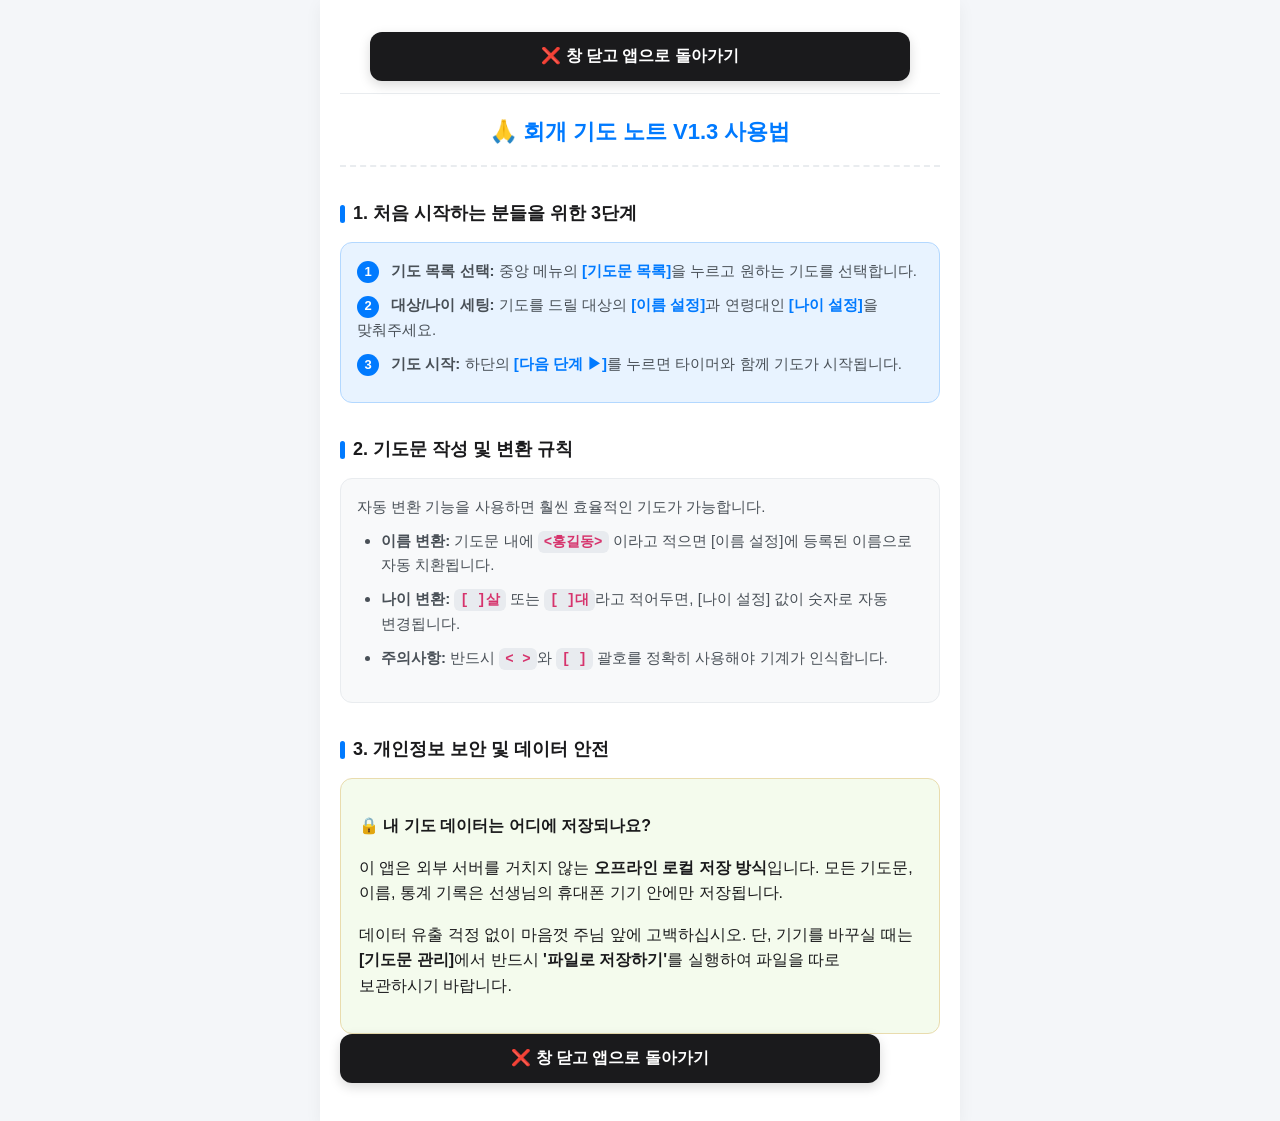
==== help.html @ cb067b3e "Add files via upload" ====
<!-- [회개하자!_Web_V1.3.1_help.html_시작 | 작성일: 2026-07-05 18:28 KST] -->
<!DOCTYPE html>
<html lang="ko">
<head>
    <meta charset="UTF-8">
    <meta name="viewport" content="width=device-width, initial-scale=1.0, maximum-scale=1.0, user-scalable=no">
    <title>회개 기도 노트 - 도움말</title>
    <style>
        body { font-family: 'Pretendard', 'Noto Sans KR', sans-serif; background-color: #F4F6F9; color: #1A1A1C; line-height: 1.6; margin: 0; padding: 0; word-break: keep-all; }
        .help-container { max-width: 600px; margin: 0 auto; background: #FFFFFF; padding: 20px 20px 40px 20px; box-shadow: 0 4px 16px rgba(0,0,0,0.05); min-height: 100vh; }
        
        .close-bar { position: sticky; top: 0; z-index: 100; background: rgba(255, 255, 255, 0.95); backdrop-filter: blur(5px); padding: 12px 0; border-bottom: 1px solid #E9ECEF; text-align: center; margin-bottom: 20px; }
        .btn-close-app { background-color: #1A1A1C; color: #FFFFFF; border: none; border-radius: 12px; padding: 14px 24px; font-size: 16px; font-weight: 900; cursor: pointer; box-shadow: 0 4px 12px rgba(0,0,0,0.15); width: 90%; }
        .btn-close-app:active { transform: scale(0.96); }

        .header-title { text-align: center; color: #007AFF; font-size: 22px; font-weight: 900; margin-bottom: 24px; padding-bottom: 16px; border-bottom: 2px dashed #E9ECEF; }
        .section-title { font-size: 18px; font-weight: 900; color: #1A1A1C; margin-top: 32px; margin-bottom: 14px; display: flex; align-items: center; }
        .section-title::before { content: ""; display: inline-block; width: 5px; height: 18px; background-color: #007AFF; margin-right: 8px; border-radius: 3px; }
        .info-box { background-color: #F8F9FA; border: 1px solid #E9ECEF; border-radius: 12px; padding: 16px; margin-bottom: 16px; }
        .info-box p { margin: 0 0 10px 0; font-size: 15px; color: #495057; }
        .highlight { color: #007AFF; font-weight: 900; }
        .danger { color: #FF3B30; font-weight: 900; }
        ul { padding-left: 24px; margin: 0 0 16px 0; }
        li { font-size: 15px; color: #495057; margin-bottom: 10px; }
        .step-badge { display: inline-flex; align-items: center; justify-content: center; background: #007AFF; color: white; width: 22px; height: 22px; font-size: 13px; font-weight: 900; border-radius: 50%; margin-right: 8px; }
        .shield-box { background: #F4FBED; border: 1px solid #E9DCAE; border-radius: 12px; padding: 18px; }
        code { background: #E8EBEF; padding: 3px 6px; border-radius: 6px; font-family: monospace; font-size: 14px; color: #D6336C; font-weight: bold; }
    </style>
</head>
<body>
    <div class="help-container">
        <div class="close-bar"><button class="btn-close-app" onclick="window.close()">❌ 창 닫고 앱으로 돌아가기</button></div>
        
        <div class="header-title">🙏 회개 기도 노트 V1.3 사용법</div>

        <div class="section-title">1. 처음 시작하는 분들을 위한 3단계</div>
        <div class="info-box" style="background:#E8F3FF; border-color:#B3D8FF;">
            <p><span class="step-badge">1</span> <strong>기도 목록 선택:</strong> 중앙 메뉴의 <span class="highlight">[기도문 목록]</span>을 누르고 원하는 기도를 선택합니다.</p>
            <p><span class="step-badge">2</span> <strong>대상/나이 세팅:</strong> 기도를 드릴 대상의 <span class="highlight">[이름 설정]</span>과 연령대인 <span class="highlight">[나이 설정]</span>을 맞춰주세요.</p>
            <p><span class="step-badge">3</span> <strong>기도 시작:</strong> 하단의 <span class="highlight">[다음 단계 ▶]</span>를 누르면 타이머와 함께 기도가 시작됩니다.</p>
        </div>

        <div class="section-title">2. 기도문 작성 및 변환 규칙</div>
        <div class="info-box">
            <p>자동 변환 기능을 사용하면 훨씬 효율적인 기도가 가능합니다.</p>
            <ul>
                <li><strong>이름 변환:</strong> 기도문 내에 <code>&lt;홍길동&gt;</code> 이라고 적으면 [이름 설정]에 등록된 이름으로 자동 치환됩니다.</li>
                <li><strong>나이 변환:</strong> <code>[ ]살</code> 또는 <code>[ ]대</code>라고 적어두면, [나이 설정] 값이 숫자로 자동 변경됩니다.</li>
                <li><strong>주의사항:</strong> 반드시 <code>&lt; &gt;</code>와 <code>[ ]</code> 괄호를 정확히 사용해야 기계가 인식합니다.</li>
            </ul>
        </div>

        <div class="section-title">3. 개인정보 보안 및 데이터 안전</div>
        <div class="shield-box">
            <p><strong>🔒 내 기도 데이터는 어디에 저장되나요?</strong></p>
            <p>이 앱은 외부 서버를 거치지 않는 <strong>오프라인 로컬 저장 방식</strong>입니다. 모든 기도문, 이름, 통계 기록은 선생님의 휴대폰 기기 안에만 저장됩니다.</p>
            <p>데이터 유출 걱정 없이 마음껏 주님 앞에 고백하십시오. 단, 기기를 바꾸실 때는 <strong>[기도문 관리]</strong>에서 반드시 <strong>'파일로 저장하기'</strong>를 실행하여 파일을 따로 보관하시기 바랍니다.</p>
        </div>

        <div class="close-bar-bottom"><button class="btn-close-app" onclick="window.close()">❌ 창 닫고 앱으로 돌아가기</button></div>
    </div>
</body>
</html>
<!-- [회개하자!_Web_V1.3.1_help.html_끝 | 작성일: 2026-07-05 18:28 KST] -->
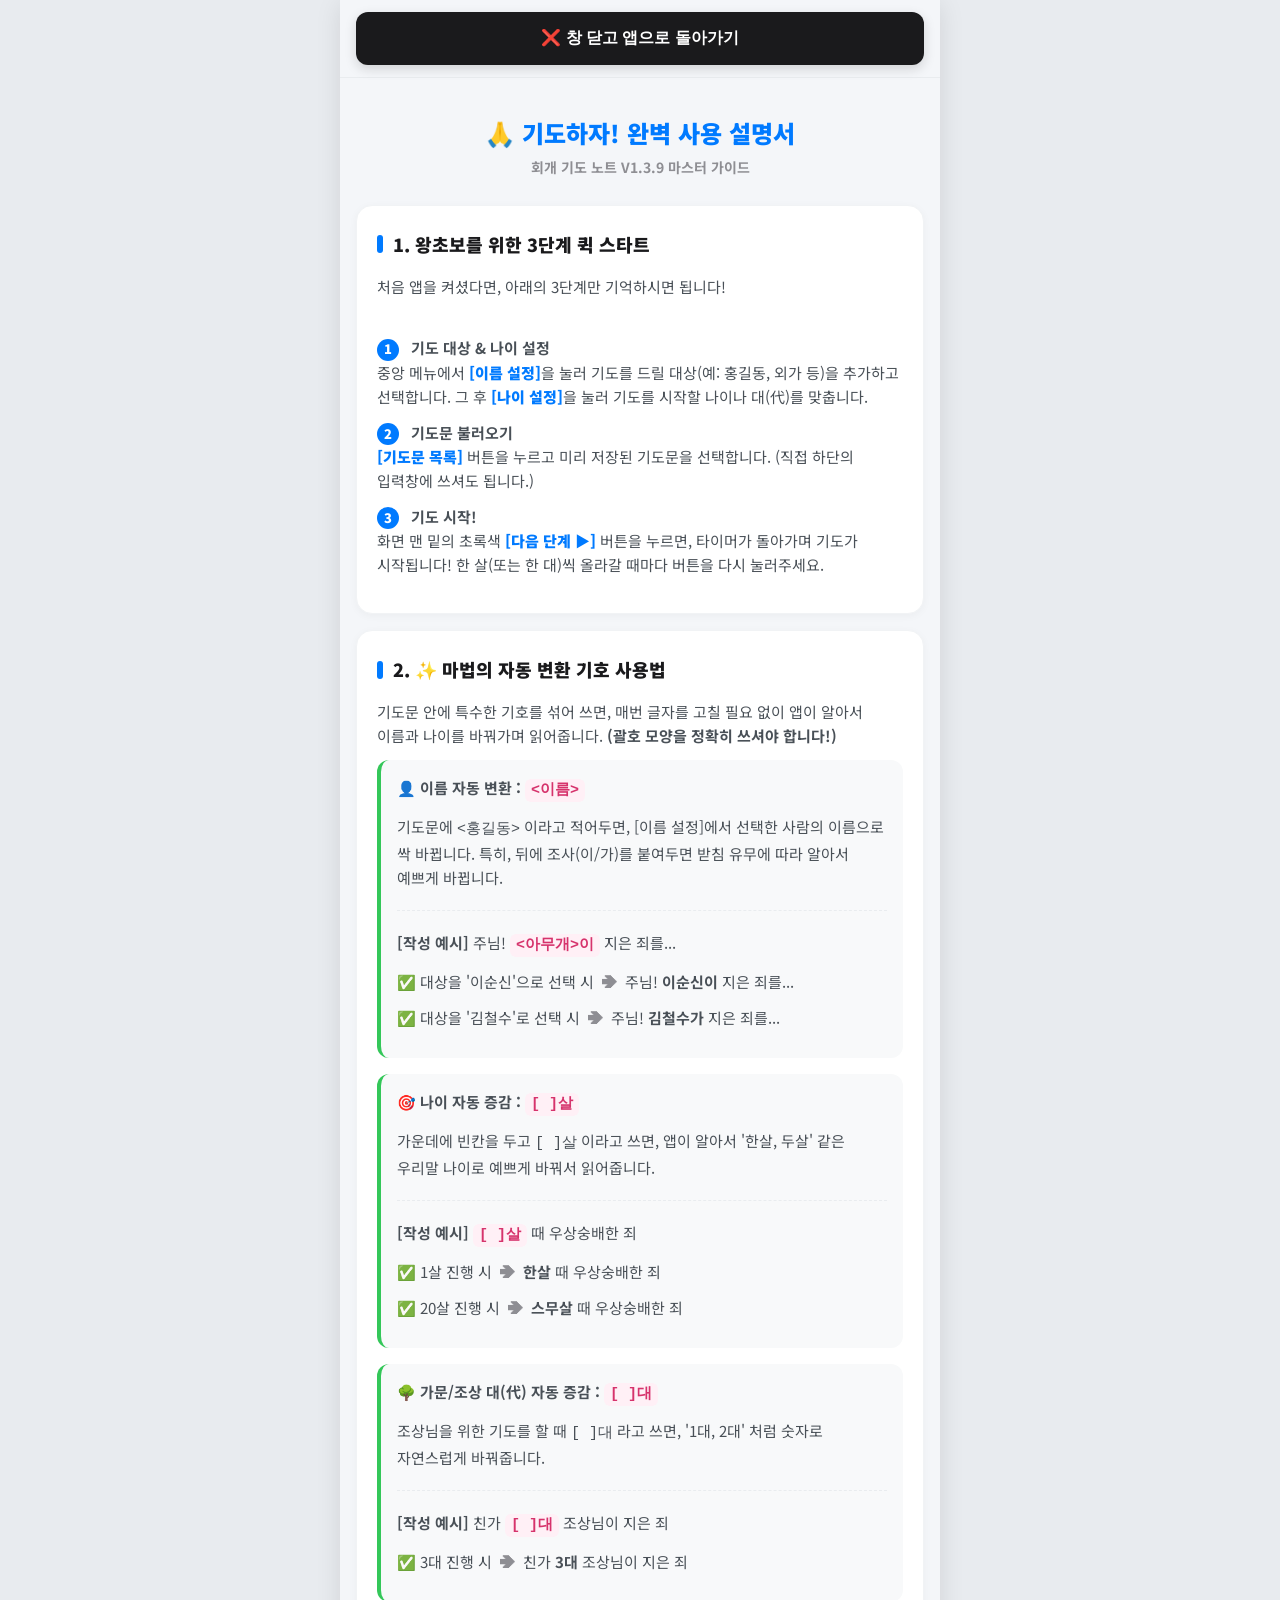
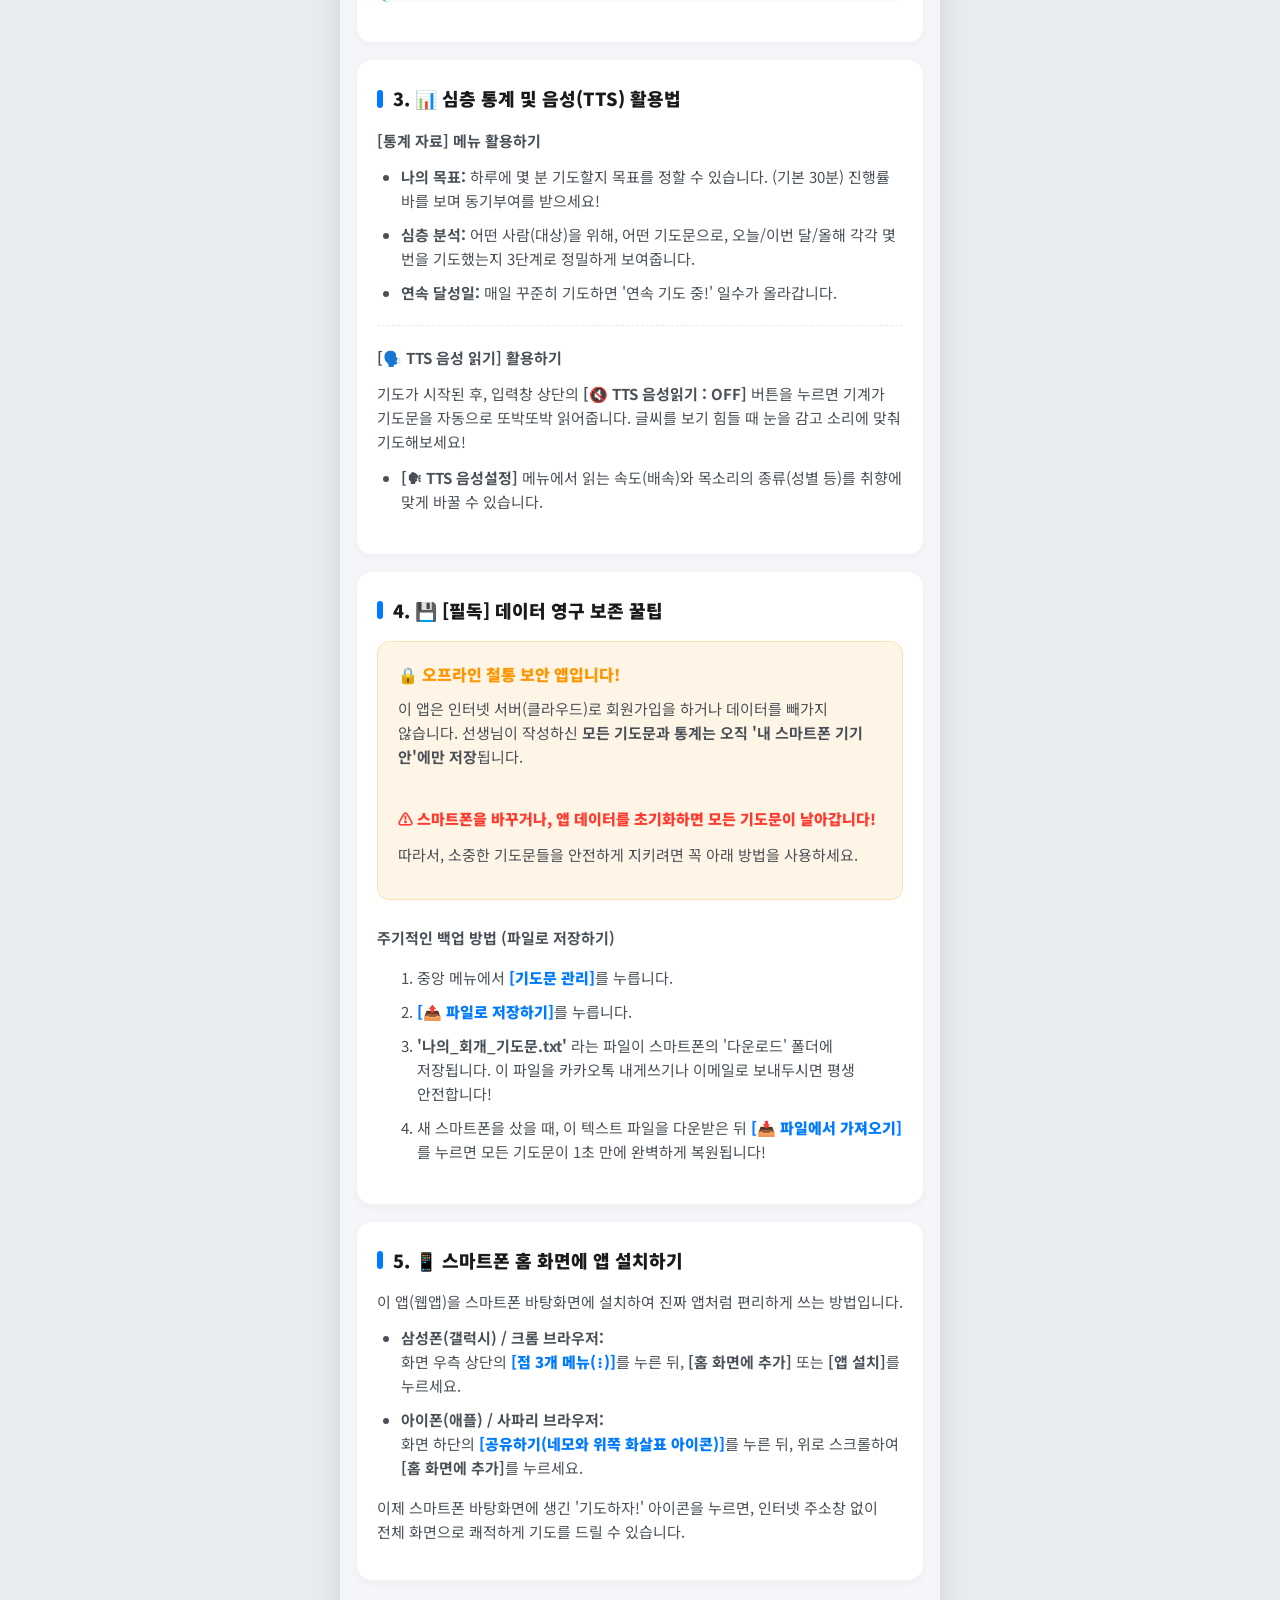
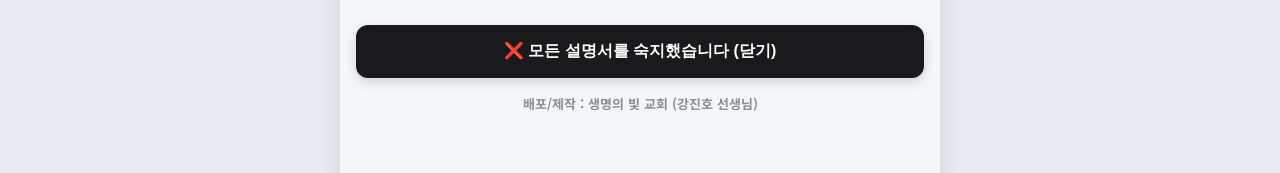
==== commit d954b0ac: "버그해결" ====
--- a/help.html
+++ b/help.html
@@ -1,64 +1,223 @@
-<!-- [회개하자!_Web_V1.3.1_help.html_시작 | 작성일: 2026-07-05 18:28 KST] -->
+<!-- [회개하자!_Web_V1.3.9_help.html_시작 | 작성일: 2026-07-06 12:28 KST] -->
 <!DOCTYPE html>
 <html lang="ko">
 <head>
     <meta charset="UTF-8">
     <meta name="viewport" content="width=device-width, initial-scale=1.0, maximum-scale=1.0, user-scalable=no">
-    <title>회개 기도 노트 - 도움말</title>
+    <title>회개 기도 노트 - 완벽 사용 설명서</title>
+    
+    <!-- 폰트 로드 -->
+    <link rel="preconnect" href="https://fonts.googleapis.com">
+    <link rel="preconnect" href="https://fonts.gstatic.com" crossorigin>
+    <link href="https://fonts.googleapis.com/css2?family=Pretendard:wght@400;700;900&family=Noto+Sans+KR:wght@400;700;900&display=swap" rel="stylesheet">
+    
     <style>
-        body { font-family: 'Pretendard', 'Noto Sans KR', sans-serif; background-color: #F4F6F9; color: #1A1A1C; line-height: 1.6; margin: 0; padding: 0; word-break: keep-all; }
-        .help-container { max-width: 600px; margin: 0 auto; background: #FFFFFF; padding: 20px 20px 40px 20px; box-shadow: 0 4px 16px rgba(0,0,0,0.05); min-height: 100vh; }
-        
-        .close-bar { position: sticky; top: 0; z-index: 100; background: rgba(255, 255, 255, 0.95); backdrop-filter: blur(5px); padding: 12px 0; border-bottom: 1px solid #E9ECEF; text-align: center; margin-bottom: 20px; }
-        .btn-close-app { background-color: #1A1A1C; color: #FFFFFF; border: none; border-radius: 12px; padding: 14px 24px; font-size: 16px; font-weight: 900; cursor: pointer; box-shadow: 0 4px 12px rgba(0,0,0,0.15); width: 90%; }
+        body { 
+            font-family: 'Pretendard', 'Noto Sans KR', sans-serif; 
+            background-color: #E8EBEF; 
+            color: #1A1A1C; 
+            line-height: 1.6; 
+            margin: 0; padding: 0; 
+            word-break: keep-all; 
+        }
+        .help-container { 
+            max-width: 600px; margin: 0 auto; 
+            background: #F4F6F9; 
+            padding: 0 0 40px 0; 
+            box-shadow: 0 4px 24px rgba(0,0,0,0.1); 
+            min-height: 100vh; 
+        }
+        
+        /* 상/하단 닫기 바 */
+        .close-bar { 
+            position: sticky; top: 0; z-index: 100; 
+            background: rgba(244, 246, 249, 0.95); backdrop-filter: blur(8px); 
+            padding: 12px 16px; border-bottom: 1px solid #E9ECEF; 
+            text-align: center; margin-bottom: 16px; 
+        }
+        .close-bar-bottom { 
+            text-align: center; padding: 24px 16px; margin-top: 20px; 
+        }
+        .btn-close-app { 
+            background-color: #1A1A1C; color: #FFFFFF; 
+            border: none; border-radius: 12px; padding: 16px 24px; 
+            font-size: 16px; font-weight: 900; cursor: pointer; 
+            box-shadow: 0 4px 12px rgba(0,0,0,0.15); width: 100%; transition: all 0.2s;
+        }
         .btn-close-app:active { transform: scale(0.96); }
 
-        .header-title { text-align: center; color: #007AFF; font-size: 22px; font-weight: 900; margin-bottom: 24px; padding-bottom: 16px; border-bottom: 2px dashed #E9ECEF; }
-        .section-title { font-size: 18px; font-weight: 900; color: #1A1A1C; margin-top: 32px; margin-bottom: 14px; display: flex; align-items: center; }
-        .section-title::before { content: ""; display: inline-block; width: 5px; height: 18px; background-color: #007AFF; margin-right: 8px; border-radius: 3px; }
-        .info-box { background-color: #F8F9FA; border: 1px solid #E9ECEF; border-radius: 12px; padding: 16px; margin-bottom: 16px; }
-        .info-box p { margin: 0 0 10px 0; font-size: 15px; color: #495057; }
+        /* 타이틀 */
+        .header-title-box { padding: 20px 20px 10px 20px; text-align: center; }
+        .header-title { color: #007AFF; font-size: 24px; font-weight: 900; margin: 0; }
+        .header-subtitle { color: #8E8E93; font-size: 14px; font-weight: 700; margin-top: 4px; }
+
+        /* 카드 섹션 디자인 (Material Style) */
+        .card-panel { 
+            background-color: #FFFFFF; border-radius: 16px; 
+            margin: 16px; padding: 24px 20px; 
+            box-shadow: 0 2px 8px rgba(0,0,0,0.04); 
+            border: 1px solid #F1F3F5;
+        }
+        .section-title { 
+            font-size: 18px; font-weight: 900; color: #1A1A1C; 
+            margin-top: 0; margin-bottom: 16px; 
+            display: flex; align-items: center; 
+        }
+        .section-title::before { 
+            content: ""; display: inline-block; width: 6px; height: 18px; 
+            background-color: #007AFF; margin-right: 10px; border-radius: 4px; 
+        }
+
+        /* 텍스트 및 강조 스타일 */
+        p { margin: 0 0 12px 0; font-size: 15px; color: #495057; }
         .highlight { color: #007AFF; font-weight: 900; }
         .danger { color: #FF3B30; font-weight: 900; }
+        
         ul { padding-left: 24px; margin: 0 0 16px 0; }
         li { font-size: 15px; color: #495057; margin-bottom: 10px; }
-        .step-badge { display: inline-flex; align-items: center; justify-content: center; background: #007AFF; color: white; width: 22px; height: 22px; font-size: 13px; font-weight: 900; border-radius: 50%; margin-right: 8px; }
-        .shield-box { background: #F4FBED; border: 1px solid #E9DCAE; border-radius: 12px; padding: 18px; }
-        code { background: #E8EBEF; padding: 3px 6px; border-radius: 6px; font-family: monospace; font-size: 14px; color: #D6336C; font-weight: bold; }
+        
+        .step-badge { 
+            display: inline-flex; align-items: center; justify-content: center; 
+            background: #007AFF; color: white; width: 22px; height: 22px; 
+            font-size: 13px; font-weight: 900; border-radius: 50%; margin-right: 8px; 
+        }
+        
+        /* 예시 및 코드 박스 */
+        .example-box { 
+            background: #F8F9FA; border-radius: 12px; padding: 16px; 
+            border-left: 4px solid #34C759; margin-bottom: 16px; font-size: 14px;
+        }
+        .code-snippet { 
+            background: #FFF0F6; padding: 3px 6px; border-radius: 6px; 
+            font-family: monospace; font-size: 15px; color: #D6336C; font-weight: 900; 
+        }
+        .arrow { color: #8E8E93; font-weight: bold; margin: 0 4px; }
+
+        /* 경고 및 정보 박스 */
+        .shield-box { 
+            background: #FFF5E6; border: 1px solid #FFE0B2; 
+            border-radius: 12px; padding: 20px; 
+        }
+        .shield-title { color: #FF9500; font-weight: 900; font-size: 16px; margin-bottom: 10px; display: flex; align-items: center; gap: 6px; }
+
+        hr { border: none; border-top: 1px dashed #E9ECEF; margin: 20px 0; }
     </style>
 </head>
 <body>
     <div class="help-container">
-        <div class="close-bar"><button class="btn-close-app" onclick="window.close()">❌ 창 닫고 앱으로 돌아가기</button></div>
-        
-        <div class="header-title">🙏 회개 기도 노트 V1.3 사용법</div>
-
-        <div class="section-title">1. 처음 시작하는 분들을 위한 3단계</div>
-        <div class="info-box" style="background:#E8F3FF; border-color:#B3D8FF;">
-            <p><span class="step-badge">1</span> <strong>기도 목록 선택:</strong> 중앙 메뉴의 <span class="highlight">[기도문 목록]</span>을 누르고 원하는 기도를 선택합니다.</p>
-            <p><span class="step-badge">2</span> <strong>대상/나이 세팅:</strong> 기도를 드릴 대상의 <span class="highlight">[이름 설정]</span>과 연령대인 <span class="highlight">[나이 설정]</span>을 맞춰주세요.</p>
-            <p><span class="step-badge">3</span> <strong>기도 시작:</strong> 하단의 <span class="highlight">[다음 단계 ▶]</span>를 누르면 타이머와 함께 기도가 시작됩니다.</p>
-        </div>
-
-        <div class="section-title">2. 기도문 작성 및 변환 규칙</div>
-        <div class="info-box">
-            <p>자동 변환 기능을 사용하면 훨씬 효율적인 기도가 가능합니다.</p>
+        <!-- 상단 닫기 버튼 -->
+        <div class="close-bar">
+            <button class="btn-close-app" onclick="window.close()">❌ 창 닫고 앱으로 돌아가기</button>
+        </div>
+        
+        <div class="header-title-box">
+            <h1 class="header-title">🙏 기도하자! 완벽 사용 설명서</h1>
+            <div class="header-subtitle">회개 기도 노트 V1.3.9 마스터 가이드</div>
+        </div>
+
+        <!-- 섹션 1 -->
+        <div class="card-panel">
+            <div class="section-title">1. 왕초보를 위한 3단계 퀵 스타트</div>
+            <p>처음 앱을 켜셨다면, 아래의 3단계만 기억하시면 됩니다!</p>
+            <br>
+            <p><span class="step-badge">1</span> <strong>기도 대상 & 나이 설정</strong><br>
+                중앙 메뉴에서 <span class="highlight">[이름 설정]</span>을 눌러 기도를 드릴 대상(예: 홍길동, 외가 등)을 추가하고 선택합니다. 그 후 <span class="highlight">[나이 설정]</span>을 눌러 기도를 시작할 나이나 대(代)를 맞춥니다.
+            </p>
+            <p><span class="step-badge">2</span> <strong>기도문 불러오기</strong><br>
+                <span class="highlight">[기도문 목록]</span> 버튼을 누르고 미리 저장된 기도문을 선택합니다. (직접 하단의 입력창에 쓰셔도 됩니다.)
+            </p>
+            <p><span class="step-badge">3</span> <strong>기도 시작!</strong><br>
+                화면 맨 밑의 초록색 <span class="highlight">[다음 단계 ▶]</span> 버튼을 누르면, 타이머가 돌아가며 기도가 시작됩니다! 한 살(또는 한 대)씩 올라갈 때마다 버튼을 다시 눌러주세요.
+            </p>
+        </div>
+
+        <!-- 섹션 2 -->
+        <div class="card-panel">
+            <div class="section-title">2. ✨ 마법의 자동 변환 기호 사용법</div>
+            <p>기도문 안에 특수한 기호를 섞어 쓰면, 매번 글자를 고칠 필요 없이 앱이 알아서 이름과 나이를 바꿔가며 읽어줍니다. <strong>(괄호 모양을 정확히 쓰셔야 합니다!)</strong></p>
+
+            <div class="example-box">
+                <p>👤 <strong>이름 자동 변환 : <span class="code-snippet">&lt;이름&gt;</span></strong></p>
+                <p>기도문에 <code>&lt;홍길동&gt;</code> 이라고 적어두면, [이름 설정]에서 선택한 사람의 이름으로 싹 바뀝니다. 특히, 뒤에 조사(이/가)를 붙여두면 받침 유무에 따라 알아서 예쁘게 바뀝니다.</p>
+                <hr>
+                <p><strong>[작성 예시]</strong> 주님! <span class="code-snippet">&lt;아무개&gt;이</span> 지은 죄를...</p>
+                <p>✅ 대상을 '이순신'으로 선택 시 <span class="arrow">➔</span> 주님! <strong>이순신이</strong> 지은 죄를...</p>
+                <p>✅ 대상을 '김철수'로 선택 시 <span class="arrow">➔</span> 주님! <strong>김철수가</strong> 지은 죄를...</p>
+            </div>
+
+            <div class="example-box">
+                <p>🎯 <strong>나이 자동 증감 : <span class="code-snippet">[ ]살</span></strong></p>
+                <p>가운데에 빈칸을 두고 <code>[ ]살</code> 이라고 쓰면, 앱이 알아서 '한살, 두살' 같은 우리말 나이로 예쁘게 바꿔서 읽어줍니다.</p>
+                <hr>
+                <p><strong>[작성 예시]</strong> <span class="code-snippet">[ ]살</span> 때 우상숭배한 죄</p>
+                <p>✅ 1살 진행 시 <span class="arrow">➔</span> <strong>한살</strong> 때 우상숭배한 죄</p>
+                <p>✅ 20살 진행 시 <span class="arrow">➔</span> <strong>스무살</strong> 때 우상숭배한 죄</p>
+            </div>
+
+            <div class="example-box">
+                <p>🌳 <strong>가문/조상 대(代) 자동 증감 : <span class="code-snippet">[ ]대</span></strong></p>
+                <p>조상님을 위한 기도를 할 때 <code>[ ]대</code> 라고 쓰면, '1대, 2대' 처럼 숫자로 자연스럽게 바꿔줍니다.</p>
+                <hr>
+                <p><strong>[작성 예시]</strong> 친가 <span class="code-snippet">[ ]대</span> 조상님이 지은 죄</p>
+                <p>✅ 3대 진행 시 <span class="arrow">➔</span> 친가 <strong>3대</strong> 조상님이 지은 죄</p>
+            </div>
+        </div>
+
+        <!-- 섹션 3 -->
+        <div class="card-panel">
+            <div class="section-title">3. 📊 심층 통계 및 음성(TTS) 활용법</div>
+            <p><strong>[통계 자료] 메뉴 활용하기</strong></p>
             <ul>
-                <li><strong>이름 변환:</strong> 기도문 내에 <code>&lt;홍길동&gt;</code> 이라고 적으면 [이름 설정]에 등록된 이름으로 자동 치환됩니다.</li>
-                <li><strong>나이 변환:</strong> <code>[ ]살</code> 또는 <code>[ ]대</code>라고 적어두면, [나이 설정] 값이 숫자로 자동 변경됩니다.</li>
-                <li><strong>주의사항:</strong> 반드시 <code>&lt; &gt;</code>와 <code>[ ]</code> 괄호를 정확히 사용해야 기계가 인식합니다.</li>
+                <li><strong>나의 목표:</strong> 하루에 몇 분 기도할지 목표를 정할 수 있습니다. (기본 30분) 진행률 바를 보며 동기부여를 받으세요!</li>
+                <li><strong>심층 분석:</strong> 어떤 사람(대상)을 위해, 어떤 기도문으로, 오늘/이번 달/올해 각각 몇 번을 기도했는지 3단계로 정밀하게 보여줍니다.</li>
+                <li><strong>연속 달성일:</strong> 매일 꾸준히 기도하면 '연속 기도 중!' 일수가 올라갑니다.</li>
             </ul>
-        </div>
-
-        <div class="section-title">3. 개인정보 보안 및 데이터 안전</div>
-        <div class="shield-box">
-            <p><strong>🔒 내 기도 데이터는 어디에 저장되나요?</strong></p>
-            <p>이 앱은 외부 서버를 거치지 않는 <strong>오프라인 로컬 저장 방식</strong>입니다. 모든 기도문, 이름, 통계 기록은 선생님의 휴대폰 기기 안에만 저장됩니다.</p>
-            <p>데이터 유출 걱정 없이 마음껏 주님 앞에 고백하십시오. 단, 기기를 바꾸실 때는 <strong>[기도문 관리]</strong>에서 반드시 <strong>'파일로 저장하기'</strong>를 실행하여 파일을 따로 보관하시기 바랍니다.</p>
-        </div>
-
-        <div class="close-bar-bottom"><button class="btn-close-app" onclick="window.close()">❌ 창 닫고 앱으로 돌아가기</button></div>
+
+            <hr>
+            <p><strong>[🗣️ TTS 음성 읽기] 활용하기</strong></p>
+            <p>기도가 시작된 후, 입력창 상단의 <strong>[🔇 TTS 음성읽기 : OFF]</strong> 버튼을 누르면 기계가 기도문을 자동으로 또박또박 읽어줍니다. 글씨를 보기 힘들 때 눈을 감고 소리에 맞춰 기도해보세요!</p>
+            <ul>
+                <li><strong>[🗣 TTS 음성설정]</strong> 메뉴에서 읽는 속도(배속)와 목소리의 종류(성별 등)를 취향에 맞게 바꿀 수 있습니다.</li>
+            </ul>
+        </div>
+
+        <!-- 섹션 4 -->
+        <div class="card-panel">
+            <div class="section-title">4. 💾 [필독] 데이터 영구 보존 꿀팁</div>
+            <div class="shield-box">
+                <div class="shield-title">🔒 오프라인 철통 보안 앱입니다!</div>
+                <p>이 앱은 인터넷 서버(클라우드)로 회원가입을 하거나 데이터를 빼가지 않습니다. 선생님이 작성하신 <strong>모든 기도문과 통계는 오직 '내 스마트폰 기기 안'에만 저장</strong>됩니다.</p>
+                <br>
+                <p class="danger">⚠️ 스마트폰을 바꾸거나, 앱 데이터를 초기화하면 모든 기도문이 날아갑니다!</p>
+                <p>따라서, 소중한 기도문들을 안전하게 지키려면 꼭 아래 방법을 사용하세요.</p>
+            </div>
+            <br>
+            <p><strong>주기적인 백업 방법 (파일로 저장하기)</strong></p>
+            <ol>
+                <li>중앙 메뉴에서 <span class="highlight">[기도문 관리]</span>를 누릅니다.</li>
+                <li><span class="highlight">[📤 파일로 저장하기]</span>를 누릅니다.</li>
+                <li><strong>'나의_회개_기도문.txt'</strong> 라는 파일이 스마트폰의 '다운로드' 폴더에 저장됩니다. 이 파일을 카카오톡 내게쓰기나 이메일로 보내두시면 평생 안전합니다!</li>
+                <li>새 스마트폰을 샀을 때, 이 텍스트 파일을 다운받은 뒤 <span class="highlight">[📥 파일에서 가져오기]</span>를 누르면 모든 기도문이 1초 만에 완벽하게 복원됩니다!</li>
+            </ol>
+        </div>
+
+        <!-- 섹션 5 -->
+        <div class="card-panel" style="margin-bottom: 0;">
+            <div class="section-title">5. 📱 스마트폰 홈 화면에 앱 설치하기</div>
+            <p>이 앱(웹앱)을 스마트폰 바탕화면에 설치하여 진짜 앱처럼 편리하게 쓰는 방법입니다.</p>
+            <ul>
+                <li><strong>삼성폰(갤럭시) / 크롬 브라우저:</strong><br>화면 우측 상단의 <span class="highlight">[점 3개 메뉴(⋮)]</span>를 누른 뒤, <strong>[홈 화면에 추가]</strong> 또는 <strong>[앱 설치]</strong>를 누르세요.</li>
+                <li><strong>아이폰(애플) / 사파리 브라우저:</strong><br>화면 하단의 <span class="highlight">[공유하기(네모와 위쪽 화살표 아이콘)]</span>를 누른 뒤, 위로 스크롤하여 <strong>[홈 화면에 추가]</strong>를 누르세요.</li>
+            </ul>
+            <p>이제 스마트폰 바탕화면에 생긴 '기도하자!' 아이콘을 누르면, 인터넷 주소창 없이 전체 화면으로 쾌적하게 기도를 드릴 수 있습니다.</p>
+        </div>
+
+        <!-- 하단 닫기 버튼 -->
+        <div class="close-bar-bottom">
+            <button class="btn-close-app" onclick="window.close()">❌ 모든 설명서를 숙지했습니다 (닫기)</button>
+            <p style="margin-top: 16px; font-size: 13px; color: #8E8E93; font-weight: 700;">배포/제작 : 생명의 빛 교회 (강진호 선생님)</p>
+        </div>
     </div>
 </body>
 </html>
-<!-- [회개하자!_Web_V1.3.1_help.html_끝 | 작성일: 2026-07-05 18:28 KST] -->+<!-- ================= HELP.HTML 끝 (이 줄이 없으면 복사가 덜 된 것입니다!) ================= -->
